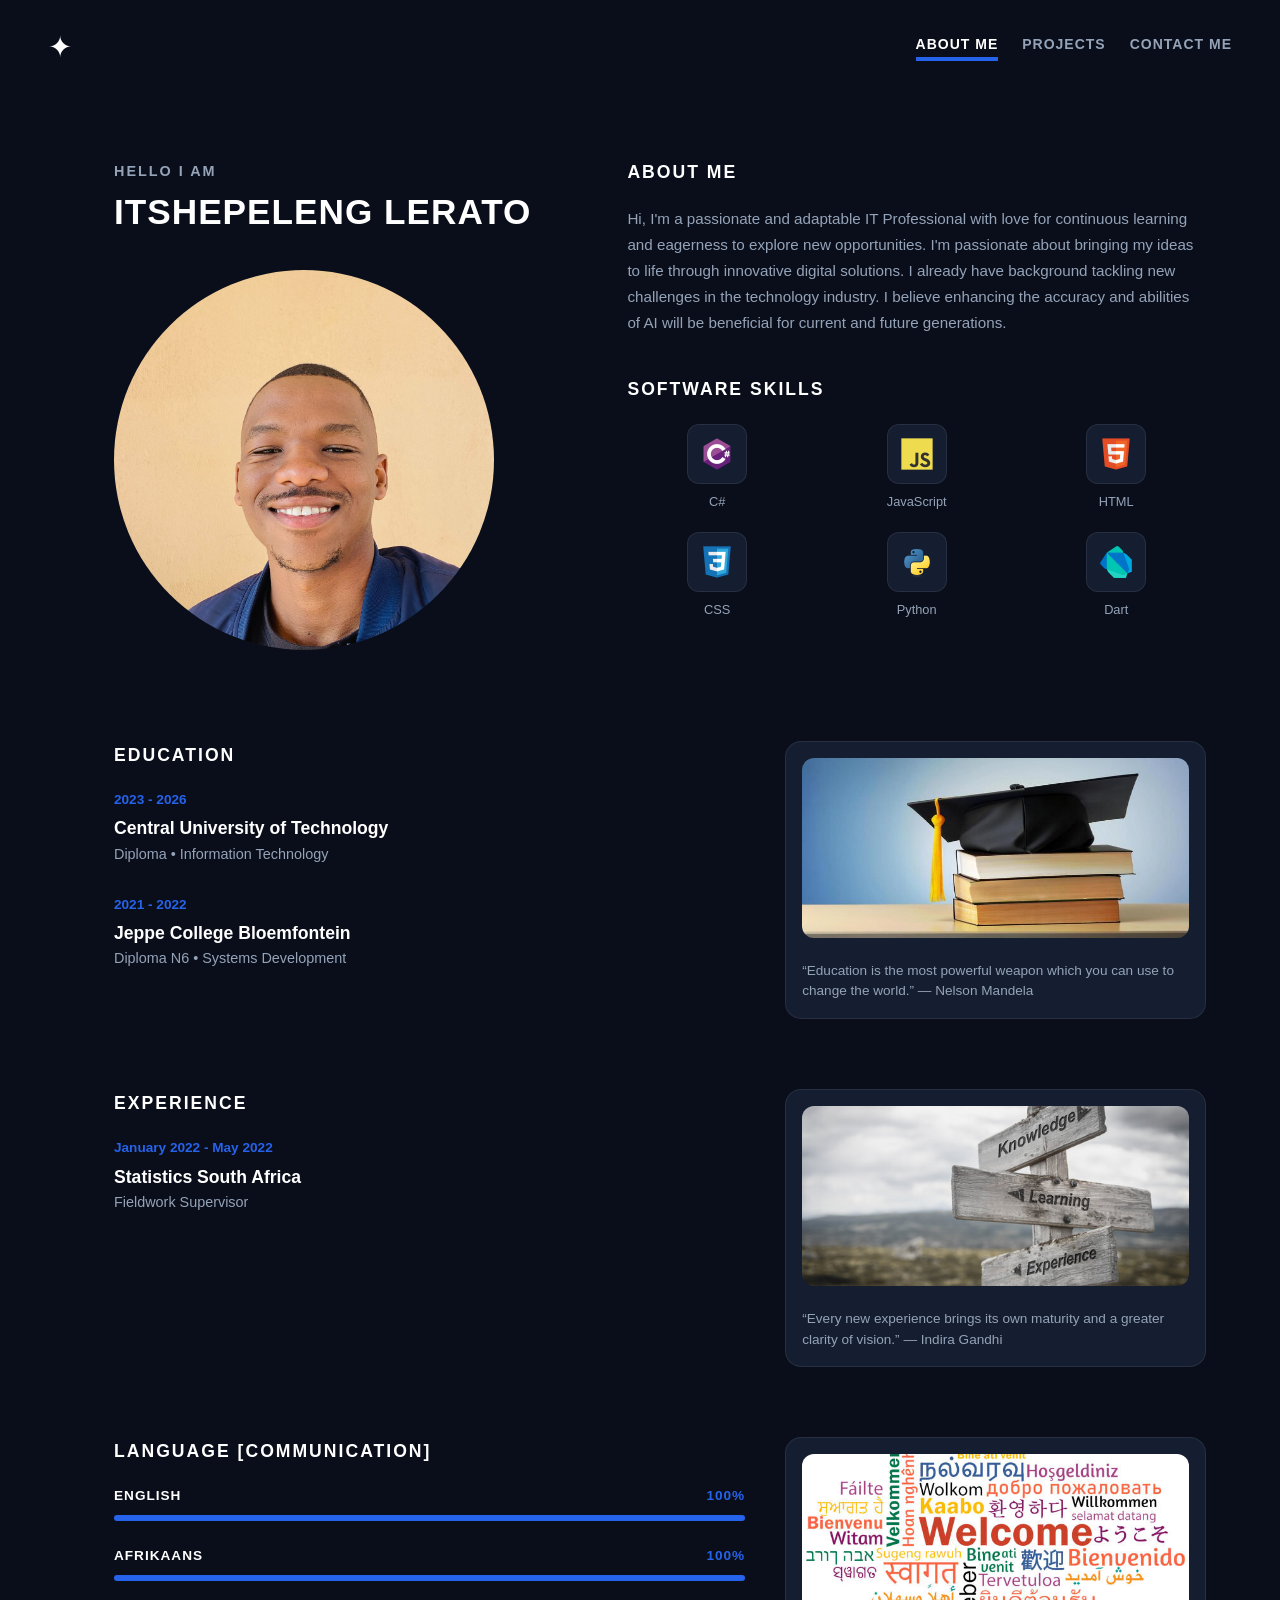
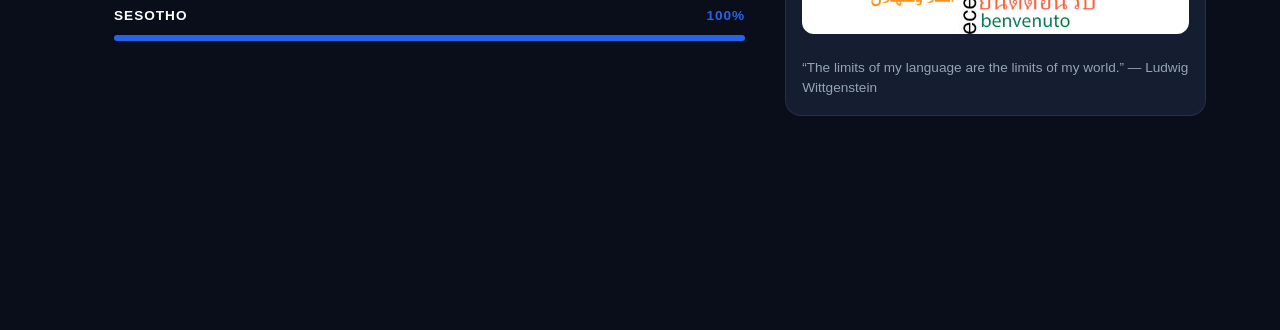
==== index.html @ ed7a38d2 "Add current portfolio website" ====
<!DOCTYPE html>
<html lang="en">
<head>
  <meta charset="UTF-8" />
  <meta name="viewport" content="width=device-width, initial-scale=1.0"/>
  <title>Itshepeleng Lerato Portfolio</title>
  <link rel="stylesheet" href="css/styles.css" />
</head>
<body>

  <!-- Top Navigation Bar -->
  <header class="navbar">
    <div class="nav-logo">✦</div>
    <nav class="nav-links">
      <a href="Portfolio.html" class="nav-item active">ABOUT ME</a>
      <a href="projects.html" class="nav-item">PROJECTS</a>
      <a href="contact.html" class="nav-item">CONTACT ME</a>
    </nav>
  </header>

  <main class="container">
    
    <!-- Hero / About Section -->
    <section id="about" class="hero-section">
      <div class="hero-left">
        <span class="greeting">HELLO I AM</span>
        <h1 class="hero-name">ITSHEPELENG LERATO</h1>
        <div class="avatar-wrapper">
          <img src="assets/images/IMG-20260518-WA0043.jpg" alt="Itshepeleng Lerato" class="profile-img" />
        </div>
      </div>

      <div class="hero-right">
        <div class="section-block">
          <h2 class="section-title">ABOUT ME</h2>
          <p class="bio-text">
            Hi, I'm a passionate and adaptable IT Professional with love for continuous learning and eagerness to explore new opportunities. I'm passionate about bringing my ideas to life through innovative digital solutions. I already have background tackling new challenges in the technology industry. I believe enhancing the accuracy and abilities of AI will be beneficial for current and future generations.
          </p>
        </div>

        <!-- Software Skills Grid -->
        <div class="section-block">
          <h2 class="section-title">SOFTWARE SKILLS</h2>
          <div class="skills-grid">
            <div class="skill-card">
              <div class="icon-box"><img src="assets/images/C (CSharp).png" alt="C#" /></div>
              <span>C#</span>
            </div>
            <div class="skill-card">
              <div class="icon-box"><img src="assets/images/JavaScript.png" alt="JavaScript" /></div>
              <span>JavaScript</span>
            </div>
            <div class="skill-card">
              <div class="icon-box"><img src="assets/images/HTML5.png" alt="HTML" /></div>
              <span>HTML</span>
            </div>
            <div class="skill-card">
              <div class="icon-box"><img src="assets/images/CSS3.png" alt="CSS" /></div>
              <span>CSS</span>
            </div>
            <div class="skill-card">
              <div class="icon-box"><img src="assets/images/Python.png" alt="Python" /></div>
              <span>Python</span>
            </div>
            <div class="skill-card">
              <div class="icon-box"><img src="assets/images/Dart.png" alt="Dart/Flutter" /></div>
              <span>Dart</span>
            </div>
          </div>
        </div>
      </div>
    </section>

    <!-- Education Section -->
    <section class="split-section">
      <div class="content-left">
        <h2 class="section-title">EDUCATION</h2>
        
        <div class="timeline-item">
          <span class="date-range">2023 - 2026</span>
          <h3>Central University of Technology</h3>
          <p>Diploma • Information Technology</p>
        </div>

        <div class="timeline-item">
          <span class="date-range">2021 - 2022</span>
          <h3>Jeppe College Bloemfontein</h3>
          <p>Diploma N6 • Systems Development</p>
        </div>
      </div>

      <div class="content-right">
        <div class="quote-card">
          <img src="assets/images/graduate-college-high-school-or-university-cap-graduation-hat-of-degree-ceremony-photo.jpg" alt="Education Signpost" class="quote-image-placeholder" />
          <!--<div class="quote-image-placeholder"></div>-->
          <p class="quote-text">“Education is the most powerful weapon which you can use to change the world.” — Nelson Mandela</p>
        </div>
      </div>
    </section>

    <!-- Experience Section -->
    <section class="split-section">
      <div class="content-left">
        <h2 class="section-title">EXPERIENCE</h2>
        
        <div class="timeline-item">
          <span class="date-range">January 2022 - May 2022</span>
          <h3>Statistics South Africa</h3>
          <p>Fieldwork Supervisor</p>
        </div>
      </div>

      <div class="content-right">
        <div class="quote-card">
          <img src="assets/images/360_F_480595203_fOgg0U7o0I7emsJ1J2FhbobwCXAnpaxx.jpg" alt="Knowledge Signpost" class="quote-img" />
          <p class="quote-text">“Every new experience brings its own maturity and a greater clarity of vision.” — Indira Gandhi</p>
        </div>
      </div>
    </section>

    <!-- Language Section -->
    <section class="split-section">
      <div class="content-left">
        <h2 class="section-title">LANGUAGE [COMMUNICATION]</h2>

        <div class="progress-item">
          <div class="progress-label">
            <span>ENGLISH</span>
            <span>100%</span>
          </div>
          <div class="progress-bar-bg"><div class="progress-fill" style="width: 100%;"></div></div>
        </div>

        <div class="progress-item">
          <div class="progress-label">
            <span>AFRIKAANS</span>
            <span>100%</span>
          </div>
          <div class="progress-bar-bg"><div class="progress-fill" style="width: 100%;"></div></div>
        </div>

        <div class="progress-item">
          <div class="progress-label">
            <span>SESOTHO</span>
            <span>100%</span>
          </div>
          <div class="progress-bar-bg"><div class="progress-fill" style="width: 100%;"></div></div>
        </div>
      </div>

      <div class="content-right">
        <div class="quote-card">
          <img src="assets/images/istockphoto-1462788498-612x612.jpg" alt="Welcome Word Cloud" class="quote-img" />
          <p class="quote-text">“The limits of my language are the limits of my world.” — Ludwig Wittgenstein</p>
        </div>
      </div>
    </section>

  </main>

</body>
</html>
---- css/styles.css ----
/* Dark Space Theme Setup */
:root {
  --bg-color: #080b18;
  --card-bg: rgba(255, 255, 255, 0.03);
  --card-border: rgba(255, 255, 255, 0.08);
  --text-primary: #ffffff;
  --text-secondary: #94a3b8;
  --accent-blue: #38bdf8;
  --accent-blue-dark: #0284c7;
  --font-main: system-ui, -apple-system, BlinkMacSystemFont, "Segoe UI", Roboto, sans-serif;
}

* {
  box-sizing: border-box;
  margin: 0;
  padding: 0;
}

body {
  background-color: var(--bg-color);
  color: var(--text-primary);
  font-family: var(--font-main);
  line-height: 1.6;
  padding-bottom: 80px;
}

/* Navbar */
.navbar {
  display: flex;
  justify-content: space-between;
  align-items: center;
  padding: 24px 60px;
  background: transparent;
}

.nav-logo {
  font-size: 1.8rem;
}

.nav-links {
  display: flex;
  gap: 32px;
}

.nav-item {
  color: var(--text-secondary);
  text-decoration: none;
  font-size: 0.85rem;
  letter-spacing: 1.5px;
  font-weight: 600;
  position: relative;
  padding-bottom: 6px;
  transition: color 0.3s;
}

.nav-item:hover,
.nav-item.active {
  color: var(--text-primary);
}

.nav-item.active::after {
  content: '';
  position: absolute;
  bottom: 0;
  left: 0;
  width: 100%;
  height: 2px;
  background-color: var(--accent-blue);
}

/* Main Layout Container */
.container {
  max-width: 1200px;
  margin: 0 auto;
  padding: 0 40px;
}

/* Hero Section Split */
.hero-section {
  display: grid;
  grid-template-columns: 45% 55%;
  gap: 40px;
  padding: 40px 0 80px;
  align-items: start;
}

.greeting {
  color: var(--text-secondary);
  font-size: 0.9rem;
  letter-spacing: 2px;
  font-weight: 600;
}

.hero-name {
  font-size: 2.2rem;
  font-weight: 800;
  letter-spacing: 1px;
  margin-bottom: 30px;
}

.avatar-wrapper {
  width: 380px;
  height: 380px;
  border-radius: 50%;
  overflow: hidden;
  background-color: #f1c58c; /* Matches warm background behind profile pic */
}

.profile-img {
  width: 100%;
  height: 100%;
  object-fit: cover;
}

/* Section Blocks & Titles */
.section-block {
  margin-bottom: 40px;
}

.section-title {
  font-size: 1.1rem;
  letter-spacing: 2px;
  color: var(--text-primary);
  margin-bottom: 20px;
  font-weight: 700;
}

.bio-text {
  color: var(--text-secondary);
  font-size: 0.95rem;
  line-height: 1.7;
}

/* Software Skills Grid */
.skills-grid {
  display: grid;
  grid-template-columns: repeat(3, 1fr);
  gap: 20px;
}

.skill-card {
  display: flex;
  flex-direction: column;
  align-items: center;
  gap: 8px;
}

.icon-box {
  width: 60px;
  height: 60px;
  background: var(--card-bg);
  border: 1px solid var(--card-border);
  border-radius: 12px;
  display: flex;
  justify-content: center;
  align-items: center;
}

.icon-box img {
  width: 32px;
  height: 32px;
}

.skill-card span {
  font-size: 0.8rem;
  color: var(--text-secondary);
}

/* Two Column Split Section */
.split-section {
  display: grid;
  grid-template-columns: 60% 40%;
  gap: 40px;
  margin-bottom: 70px;
  align-items: start;
}

/* Timeline Left Side */
.timeline-item {
  margin-bottom: 28px;
}

.date-range {
  color: var(--accent-blue);
  font-size: 0.85rem;
  font-weight: 600;
  display: block;
  margin-bottom: 4px;
}

.timeline-item h3 {
  font-size: 1.1rem;
  font-weight: 700;
}

.timeline-item p {
  color: var(--text-secondary);
  font-size: 0.9rem;
}

/* Right Side Quote Card */
.quote-card {
  background: var(--card-bg);
  border: 1px solid var(--card-border);
  border-radius: 16px;
  padding: 16px;
}

.quote-image-placeholder {
  width: 100%;
  height: 180px;
  background-color: #2a2e45;
  border-radius: 12px;
  margin-bottom: 16px;
}

.quote-img {
  width: 100%;
  height: 180px;
  object-fit: cover;
  border-radius: 12px;
  margin-bottom: 16px;
}

.quote-text {
  font-size: 0.85rem;
  color: var(--text-secondary);
  line-height: 1.5;
}

/* Language Progress Bars */
.progress-item {
  margin-bottom: 24px;
}

.progress-label {
  display: flex;
  justify-content: space-between;
  font-size: 0.85rem;
  font-weight: 600;
  letter-spacing: 1px;
  margin-bottom: 8px;
}

.progress-label span:last-child {
  color: var(--accent-blue);
}

.progress-bar-bg {
  width: 100%;
  height: 6px;
  background: var(--card-border);
  border-radius: 3px;
  overflow: hidden;
}

.progress-fill {
  height: 100%;
  background: var(--accent-blue);
}

/*old projects page css*/
/* Projects Section Setup */
.projects-section {
  text-align: center;
  padding: 40px 0 80px;
}

.page-title {
  font-size: 2rem;
  letter-spacing: 2px;
  font-weight: 800;
  margin-bottom: 50px;
}

/* Responsive 3-Column Grid matching Flutter childAspectRatio */
.projects-grid {
  display: grid;
  grid-template-columns: repeat(3, 1fr);
  gap: 24px;
  max-width: 1200px;
  margin: 0 auto;
}

/* Clickable Project Card */
.project-card {
  text-decoration: none;
  color: inherit;
  display: flex;
  flex-direction: column;
  background-color: var(--card-bg, #0b1329);
  border: 1px solid var(--card-border, rgba(255, 255, 255, 0.08));
  border-radius: 16px;
  overflow: hidden;
  transition: transform 0.25s ease, border-color 0.25s ease, box-shadow 0.25s ease;
  cursor: pointer;
}

.project-card:hover {
  transform: translateY(-6px);
  border-color: var(--accent-blue, #38bdf8);
  box-shadow: 0 10px 25px rgba(0, 0, 0, 0.4);
}

/* Placeholder or Thumbnail Box */
.project-image-box {
  width: 100%;
  aspect-ratio: 1.1 / 1;
  background-color: #1e3a60; /* Matches the solid blue placeholder in screenshot */
  display: flex;
  justify-content: center;
  align-items: center;
  overflow: hidden;
}

.project-image-box img {
  width: 100%;
  height: 100%;
  object-fit: cover;
}

.placeholder-icon {
  width: 48px;
  height: 48px;
  opacity: 0.8;
}

/* Card Content Details */
.project-info {
  padding: 16px 20px;
  text-align: left;
  background-color: rgba(255, 255, 255, 0.02);
}

.project-title {
  font-size: 1rem;
  font-weight: 700;
  color: #ffffff;
  margin-bottom: 4px;
}

.project-category {
  font-size: 0.75rem;
  font-weight: 600;
  color: var(--accent-blue, #38bdf8);
  letter-spacing: 0.5px;
}

/* Responsive Scaling for smaller displays */
@media (max-width: 900px) {
  .projects-grid {
    grid-template-columns: repeat(2, 1fr);
  }
}

@media (max-width: 600px) {
  .projects-grid {
    grid-template-columns: 1fr;
  }
}


/*new projects page css*/
/* Projects Layout Container */
.projects-section {
  max-width: 900px;
  margin: 0 auto;
  padding: 40px 0 80px;
}

.page-title {
  text-align: center;
  font-size: 2rem;
  letter-spacing: 2px;
  font-weight: 800;
  margin-bottom: 50px;
}

/* Vertical Stacked Layout */
.projects-list {
  display: flex;
  flex-direction: column;
  gap: 32px;
}

/* Individual Project Card Row */
.project-card-row {
  display: flex;
  background-color: var(--card-bg, rgba(255, 255, 255, 0.03));
  border: 1px solid var(--card-border, rgba(255, 255, 255, 0.08));
  border-radius: 16px;
  overflow: hidden;
  transition: border-color 0.25s ease, box-shadow 0.25s ease;
}

.project-card-row:hover {
  border-color: var(--accent-blue, #38bdf8);
  box-shadow: 0 8px 24px rgba(0, 0, 0, 0.35);
}

/* Image Column */
.project-image-box {
  width: 320px;
  min-height: 220px;
  background-color: #1e3a60;
  display: flex;
  justify-content: center;
  align-items: center;
  flex-shrink: 0;
}

.project-image-box img {
  width: 100%;
  height: 100%;
  object-fit: cover;
}

.placeholder-icon {
  width: 56px;
  height: 56px;
  opacity: 0.8;
}

/* Text Content Column */
.project-content {
  display: flex;
  flex-direction: column;
  justify-content: space-between;
  padding: 28px;
  flex: 1;
}

.project-header {
  margin-bottom: 12px;
}

.project-title {
  font-size: 1.3rem;
  font-weight: 700;
  color: var(--text-primary, #ffffff);
  margin-bottom: 4px;
}

.project-category {
  font-size: 0.8rem;
  font-weight: 600;
  color: var(--accent-blue, #38bdf8);
  letter-spacing: 0.5px;
  text-transform: uppercase;
}

.project-description {
  color: var(--text-secondary, #94a3b8);
  font-size: 0.95rem;
  line-height: 1.6;
  margin-bottom: 24px;
}

/* "Take a Look" Action Button */
.take-a-look-btn {
  display: inline-flex;
  align-items: center;
  gap: 8px;
  align-self: flex-start;
  padding: 10px 20px;
  border-radius: 6px;
  background-color: transparent;
  color: var(--accent-blue, #38bdf8);
  border: 1px solid var(--accent-blue, #38bdf8);
  font-size: 0.85rem;
  font-weight: 600;
  letter-spacing: 0.5px;
  text-decoration: none;
  transition: background-color 0.2s ease, color 0.2s ease;
}

.take-a-look-btn:hover {
  background-color: var(--accent-blue, #38bdf8);
  color: #080b18;
}

/* Mobile Responsive Adjustments */
@media (max-width: 768px) {
  .project-card-row {
    flex-direction: column;
  }
  
  .project-image-box {
    width: 100%;
    height: 200px;
  }
}
/*contact screen css*/

:root {
  --bg-dark: #0A0E1A;
  --bg-gradient: linear-gradient(180deg, #0A0E1A 0%, #0F172A 100%);
  --card-bg: #151D30;
  --text-primary: #FFFFFF;
  --text-secondary: #94A3B8;
  --accent-blue: #2563EB;
  --border-color: #1E293B;
  --radius-medium: 12px;
  --radius-small: 6px;
}

* {
  box-sizing: border-box;
  margin: 0;
  padding: 0;
  font-family: 'Segoe UI', Tahoma, Geneva, Verdana, sans-serif;
}

body {
  color: var(--text-primary);
  background: var(--bg-dark);
  min-height: 100vh;
}

.bg-gradient {
  background: var(--bg-gradient);
}

/* Header Navbar */
.navbar {
  display: flex;
  justify-content: space-between;
  align-items: center;
  padding: 24px 48px;
}

.logo {
  font-size: 28px;
  color: var(--text-primary);
  text-decoration: none;
}

.nav-links {
  display: flex;
  gap: 24px;
}

.nav-item {
  color: var(--text-secondary);
  text-decoration: none;
  font-weight: 600;
  font-size: 14px;
  letter-spacing: 1px;
}

.nav-item.active {
  color: var(--text-primary);
  border-bottom: 2px solid var(--accent-blue);
  padding-bottom: 4px;
}

/* Main Container Layout */
.container {
  max-width: 1100px;
  margin: 0 auto;
  padding: 24px 24px 64px 24px;
}

.page-title {
  font-size: 28px;
  letter-spacing: 1px;
  margin-bottom: 32px;
}

.section-subtitle {
  color: var(--text-secondary);
  font-size: 18px;
  letter-spacing: 1px;
  margin-bottom: 20px;
}

/* Contact Grid Split */
.contact-grid {
  display: flex;
  gap: 32px;
}

.form-container {
  flex: 3;
}

.form-group {
  margin-bottom: 16px;
  display: flex;
  flex-direction: column;
}

input, select, textarea {
  width: 100%;
  padding: 14px 16px;
  background-color: var(--card-bg);
  border: 1px solid var(--border-color);
  border-radius: var(--radius-medium);
  color: var(--text-primary);
  font-size: 15px;
  outline: none;
}

input:focus, select:focus, textarea:focus {
  border-color: var(--accent-blue);
}

.error-message {
  color: #EF4444;
  font-size: 12px;
  margin-top: 4px;
}

.btn-primary {
  width: 180px;
  padding: 14px;
  background-color: var(--accent-blue);
  color: #fff;
  border: none;
  border-radius: var(--radius-small);
  font-weight: bold;
  cursor: pointer;
}

.btn-primary:hover {
  opacity: 0.9;
}

/* Side Info Card */
.info-card {
  flex: 2;
  background-color: var(--card-bg);
  border: 1px solid var(--border-color);
  border-radius: var(--radius-medium);
  padding: 24px;
  height: fit-content;
}

.info-card h3 {
  color: var(--text-secondary);
  font-size: 14px;
  letter-spacing: 1px;
  margin-bottom: 16px;
}

.info-card p {
  color: var(--text-primary);
  line-height: 1.5;
}

/* Footer Dark Section */
.footer-section {
  background-color: var(--bg-dark);
  padding: 64px 48px;
  border-top: 1px solid var(--border-color);
}

.footer-container {
  max-width: 1100px;
  margin: 0 auto;
  display: flex;
  gap: 48px;
}

.footer-info {
  flex: 3;
}

.footer-title {
  font-size: 32px;
  letter-spacing: 1px;
  margin-bottom: 16px;
}

.footer-desc {
  color: var(--text-secondary);
  line-height: 1.6;
  margin-bottom: 32px;
}

.personal-details h3 {
  font-size: 20px;
  margin-bottom: 12px;
}

.personal-details p {
  color: var(--text-secondary);
  margin-bottom: 8px;
  font-size: 14px;
}

.personal-details a {
  color: var(--text-secondary);
  text-decoration: none;
}

.footer-profile {
  flex: 2;
  display: flex;
  flex-direction: column;
  align-items: center;
}

.profile-avatar {
  width: 220px;
  height: 220px;
  border-radius: 50%;
  object-fit: cover;
  margin-bottom: 20px;
}

.thank-you {
  letter-spacing: 4px;
  margin-bottom: 16px;
}

.social-links {
  display: flex;
  gap: 16px;
}

.social-links a {
  color: var(--text-primary);
  font-size: 20px;
  background-color: var(--card-bg);
  padding: 10px;
  border-radius: 50%;
  text-decoration: none;
}

/* Responsive adjustments */
@media (max-width: 768px) {
  .contact-grid, .footer-container {
    flex-direction: column;
  }
}
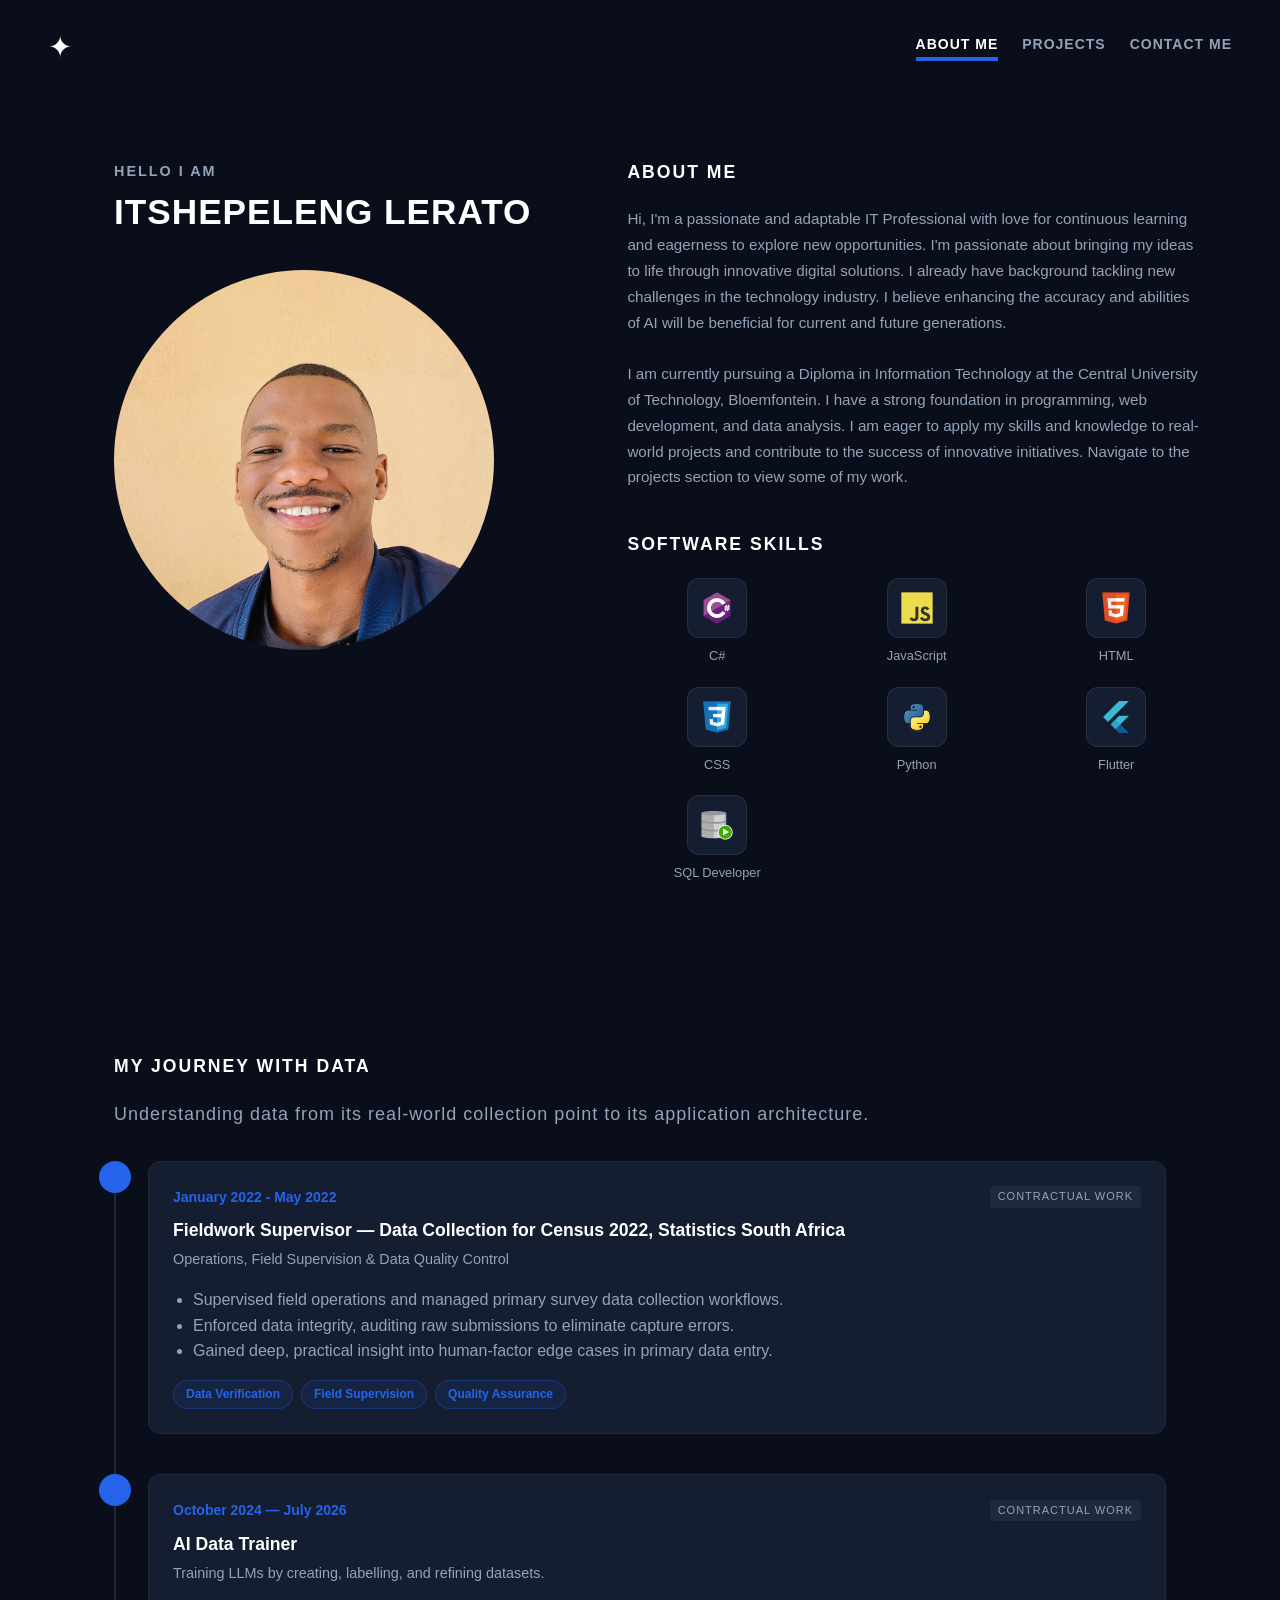
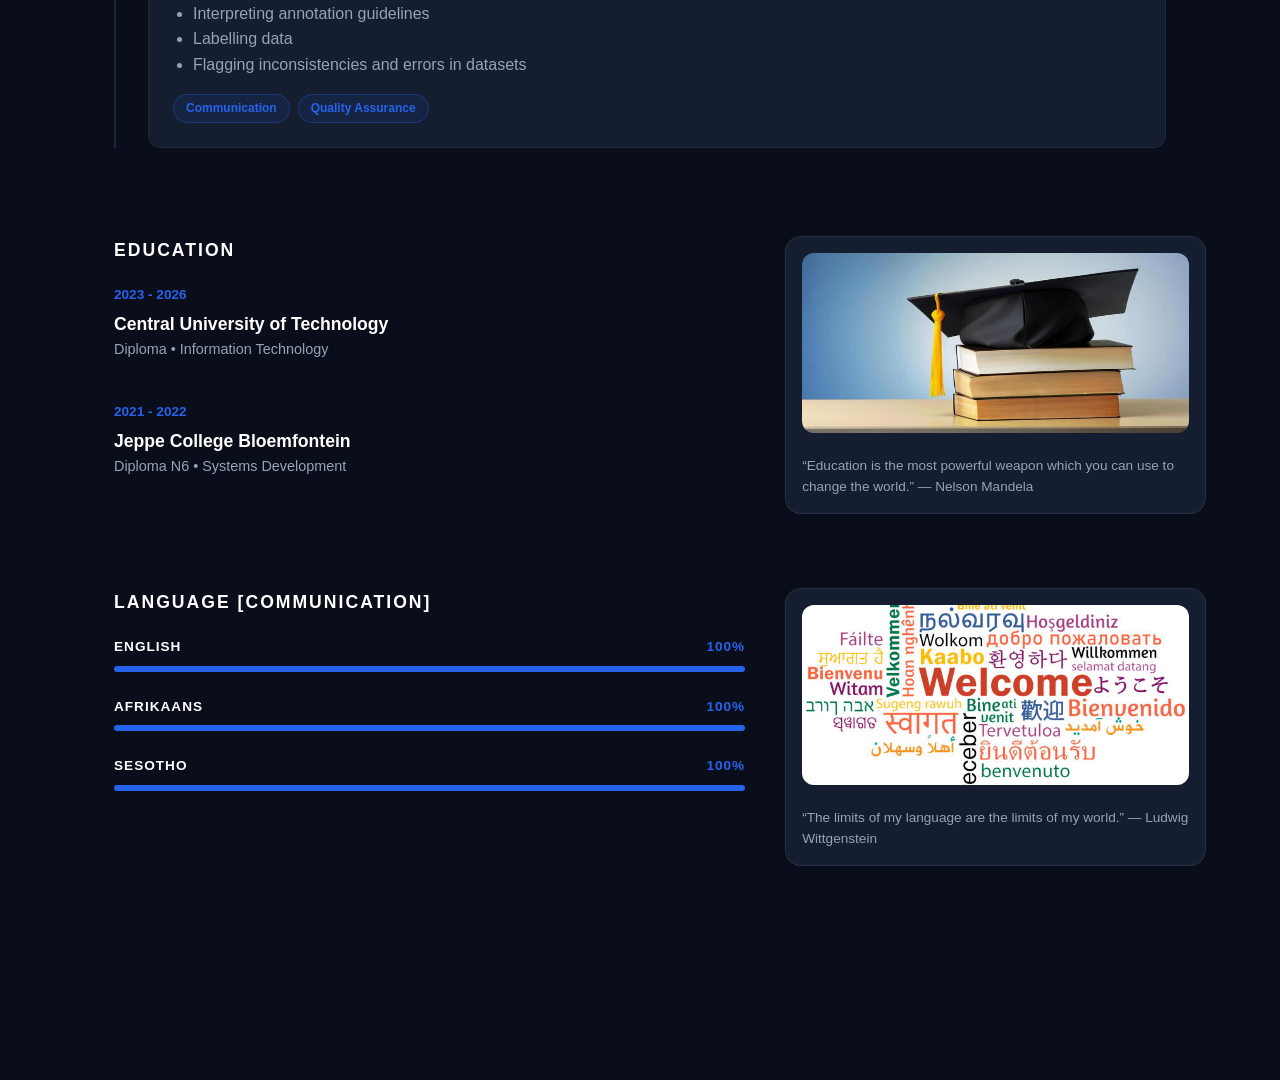
==== commit 757efd63: "Update portfolio pages and navigation" ====
--- a/index.html
+++ b/index.html
@@ -36,6 +36,9 @@
           <p class="bio-text">
             Hi, I'm a passionate and adaptable IT Professional with love for continuous learning and eagerness to explore new opportunities. I'm passionate about bringing my ideas to life through innovative digital solutions. I already have background tackling new challenges in the technology industry. I believe enhancing the accuracy and abilities of AI will be beneficial for current and future generations.
           </p>
+          <br>
+          <p class="bio-text">
+            I am currently pursuing a Diploma in Information Technology at the Central University of Technology, Bloemfontein. I have a strong foundation in programming, web development, and data analysis. I am eager to apply my skills and knowledge to real-world projects and contribute to the success of innovative initiatives. Navigate to the projects section to view some of my work.
         </div>
 
         <!-- Software Skills Grid -->
@@ -63,13 +66,79 @@
               <span>Python</span>
             </div>
             <div class="skill-card">
-              <div class="icon-box"><img src="assets/images/Dart.png" alt="Dart/Flutter" /></div>
-              <span>Dart</span>
-            </div>
-          </div>
-        </div>
-      </div>
-    </section>
+              <div class="icon-box"><img src="assets/images/Flutter.png" alt="Flutter" /></div>
+              <span>Flutter</span>
+            </div>
+            <div class="skill-card">
+              <div class="icon-box"><img src="assets/images/SQL Developer.png" alt="SQL" /></div>
+              <span>SQL Developer</span>
+            </div>
+          </div>
+        </div>
+      </div>
+    </section>
+
+    <section class="journey-section">
+  <div class="journey-header">
+    <h2 class="section-title">MY JOURNEY WITH DATA</h2>
+    <p class="section-subtitle">
+      Understanding data from its real-world collection point to its application architecture.
+    </p>
+  </div>
+
+  <div class="timeline">
+    <!-- 2022 Experience Card -->
+    <div class="timeline-item">
+      <div class="timeline-icon">
+        <i class="fas fa-clipboard-check"></i>
+      </div>
+      <div class="timeline-content">
+        <div class="card-top-bar">
+          <span class="timeline-date">January 2022 - May 2022</span>
+          <span class="badge-phase">Contractual Work</span>
+        </div>
+        <h3>Fieldwork Supervisor — Data Collection for Census 2022, Statistics South Africa</h3>
+        <p class="role-desc">Operations, Field Supervision & Data Quality Control</p>
+        <ul class="timeline-list">
+          <li>Supervised field operations and managed primary survey data collection workflows.</li>
+          <li>Enforced data integrity, auditing raw submissions to eliminate capture errors.</li>
+          <li>Gained deep, practical insight into human-factor edge cases in primary data entry.</li>
+        </ul>
+        <div class="skill-tags">
+          <span class="tag">Data Verification</span>
+          <span class="tag">Field Supervision</span>
+          <span class="tag">Quality Assurance</span>
+        </div>
+      </div>
+    </div>
+
+    <!-- Data training -->
+    <div class="timeline-item">
+      <div class="timeline-icon">
+        <i class="fas fa-code"></i>
+      </div>
+      <div class="timeline-content">
+        <div class="card-top-bar">
+          <span class="timeline-date">October 2024 — July 2026</span>
+          <span class="badge-phase">Contractual Work</span>
+        </div>
+        <h3>AI Data Trainer</h3>
+        <p class="role-desc">Training LLMs by creating, labelling, and refining datasets.</p>
+        <ul class="timeline-list">
+          <li>Interpreting annotation guidelines</li>
+          <li>Labelling data</li>
+          <li>Flagging inconsistencies and errors in datasets</li>
+        </ul>
+        <div class="skill-tags">
+          <span class="tag">Communication</span>
+          <span class="tag">Quality Assurance</span>
+        </div>
+      </div>
+    </div>
+  </div>
+</section>
+
+<!--<script src="js/journey.js"></script>-->
 
     <!-- Education Section -->
     <section class="split-section">
@@ -99,7 +168,7 @@
     </section>
 
     <!-- Experience Section -->
-    <section class="split-section">
+    <!-- <section class="split-section">
       <div class="content-left">
         <h2 class="section-title">EXPERIENCE</h2>
         
@@ -117,7 +186,7 @@
         </div>
       </div>
     </section>
-
+ -->
     <!-- Language Section -->
     <section class="split-section">
       <div class="content-left">
@@ -158,5 +227,8 @@
 
   </main>
 
+  <script src="js/script.js"></script>
+  <script src="js/page-scroll.js"></script>
+
 </body>
 </html>
--- a/css/styles.css
+++ b/css/styles.css
@@ -22,6 +22,23 @@
   font-family: var(--font-main);
   line-height: 1.6;
   padding-bottom: 80px;
+  transition: opacity 380ms ease, transform 380ms ease;
+}
+
+body.is-page-leaving-forward {
+  opacity: 0;
+  transform: translateY(-14px);
+}
+
+body.is-page-leaving-backward {
+  opacity: 0;
+  transform: translateY(14px);
+}
+
+@media (prefers-reduced-motion: reduce) {
+  body {
+    transition: none;
+  }
 }
 
 /* Navbar */
@@ -733,4 +750,153 @@
   .contact-grid, .footer-container {
     flex-direction: column;
   }
+}
+
+/* Journey Timeline */
+.journey-section {
+  padding: 48px 0;
+}
+
+.timeline {
+  position: relative;
+  margin-top: 32px;
+  border-left: 2px solid var(--border-color);
+  padding-left: 32px;
+}
+
+.timeline-item {
+  position: relative;
+  margin-bottom: 40px;
+}
+
+.timeline-icon {
+  position: absolute;
+  left: -49px;
+  top: 0;
+  width: 32px;
+  height: 32px;
+  border-radius: 50%;
+  background: var(--accent-blue);
+  color: #fff;
+  display: flex;
+  align-items: center;
+  justify-content: center;
+  font-size: 14px;
+}
+
+.timeline-content {
+  background: var(--card-bg);
+  border: 1px solid var(--border-color);
+  border-radius: var(--radius-medium);
+  padding: 24px;
+}
+
+.timeline-date {
+  color: var(--accent-blue);
+  font-weight: bold;
+  font-size: 14px;
+}
+
+.role-desc {
+  color: var(--text-secondary);
+  font-size: 14px;
+  margin: 4px 0 16px 0;
+}
+
+.timeline-list {
+  list-style: disc;
+  padding-left: 20px;
+  color: var(--text-secondary);
+  margin-bottom: 16px;
+  line-height: 1.6;
+}
+
+.skill-tags {
+  display: flex;
+  flex-wrap: wrap;
+  gap: 8px;
+}
+
+.tag {
+  background: rgba(37, 99, 235, 0.1);
+  color: var(--accent-blue);
+  border: 1px solid rgba(37, 99, 235, 0.3);
+  padding: 4px 12px;
+  border-radius: 20px;
+  font-size: 12px;
+  font-weight: 600;
+}
+
+/* Home Highlight Card */
+.data-highlight-card {
+  background: var(--card-bg);
+  border: 1px solid var(--border-color);
+  border-radius: var(--radius-medium);
+  padding: 24px;
+  margin-top: 24px;
+}
+
+.card-header {
+  display: flex;
+  align-items: center;
+  gap: 12px;
+  margin-bottom: 12px;
+}
+
+.accent-icon {
+  color: var(--accent-blue);
+  font-size: 20px;
+}
+
+/* Scroll-driven Initial State */
+.timeline-item {
+  opacity: 0;
+  transform: translateY(30px);
+  transition: all 0.6s cubic-bezier(0.16, 1, 0.3, 1);
+  cursor: pointer;
+}
+
+/* Scroll-driven In-View State */
+.timeline-item.in-view {
+  opacity: 1;
+  transform: translateY(0);
+}
+
+/* Card Header Badge Layout */
+.card-top-bar {
+  display: flex;
+  justify-content: space-between;
+  align-items: center;
+  margin-bottom: 8px;
+}
+
+.badge-phase {
+  font-size: 11px;
+  text-transform: uppercase;
+  letter-spacing: 1px;
+  padding: 2px 8px;
+  border-radius: 4px;
+  background: var(--border-color);
+  color: var(--text-secondary);
+}
+
+/* Active Highlight Style */
+.timeline-content {
+  transition: border-color 0.3s ease, box-shadow 0.3s ease, transform 0.3s ease;
+}
+
+.timeline-item:hover .timeline-content,
+.timeline-item.active-card .timeline-content {
+  border-color: var(--accent-blue);
+  box-shadow: 0 8px 24px rgba(37, 99, 235, 0.15);
+  transform: translateX(4px);
+}
+
+.timeline-item:hover .timeline-icon,
+.timeline-item.active-card .timeline-icon {
+  box-shadow: 0 0 12px var(--accent-blue);
+}
+
+.tag {
+  transition: transform 0.2s ease, background-color 0.2s ease;
 }
